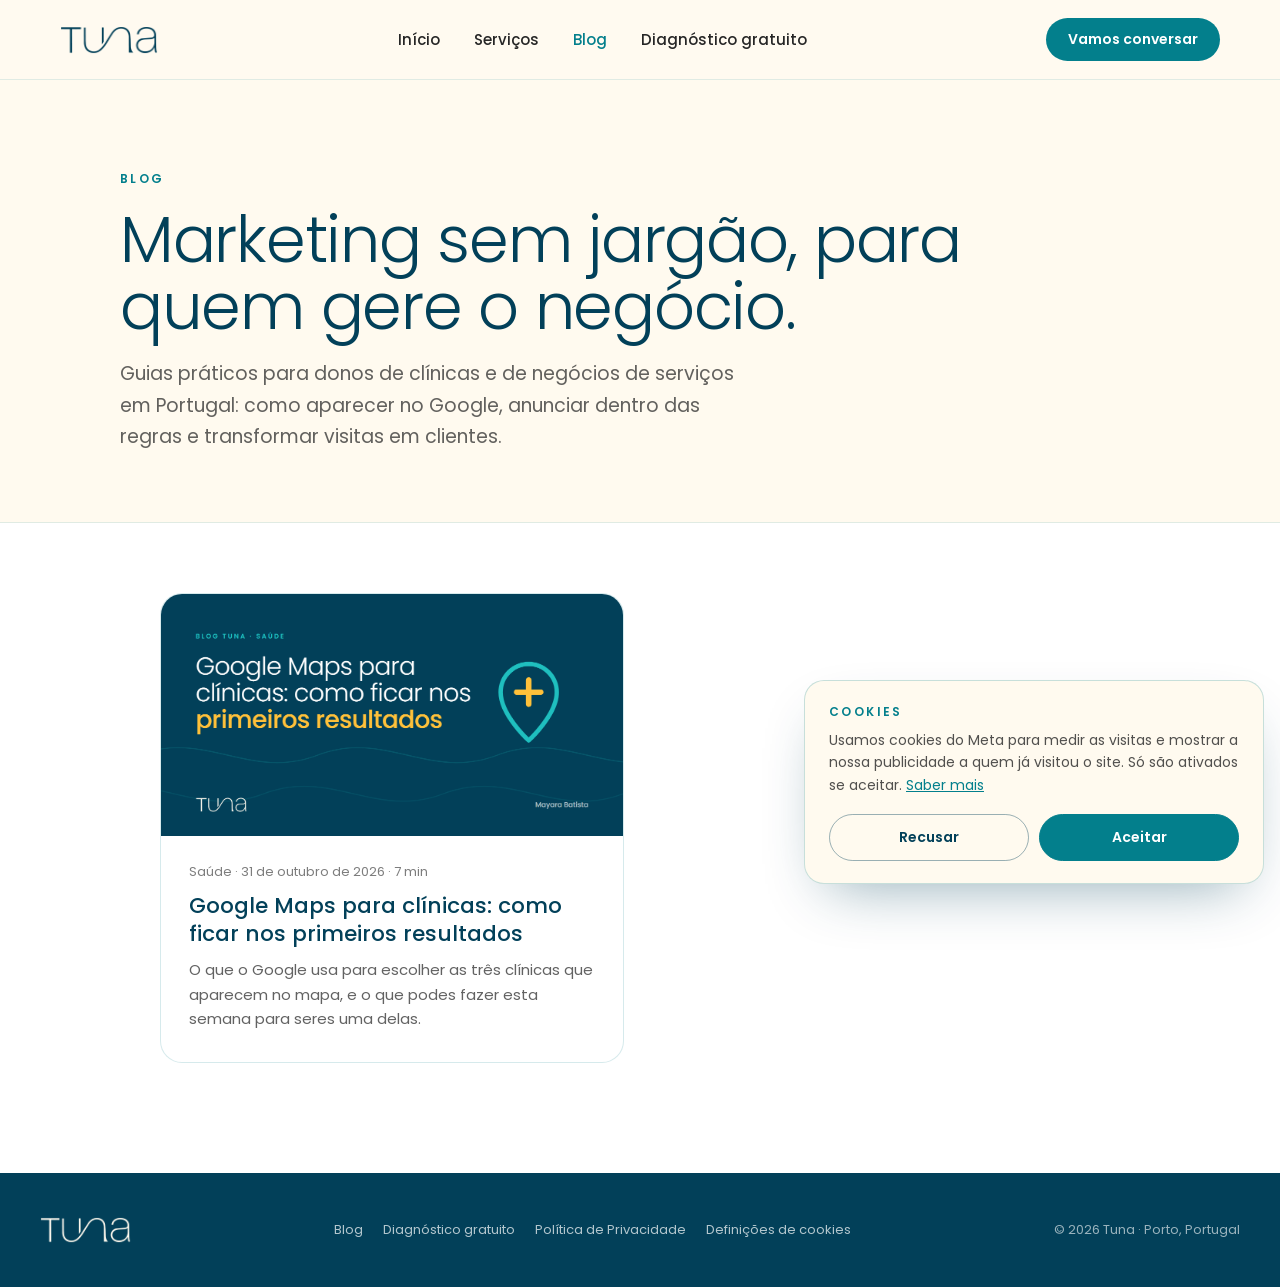
==== blog/index.html @ 09c3108e "Lança o blog com o artigo 1 (Google Maps para clínicas), mapa do site e robots.txt Pasta blog/ com m" ====
<!DOCTYPE html>
<html lang="pt">
<head>
<meta charset="utf-8">
<meta name="viewport" content="width=device-width, initial-scale=1">
<title>Blog da Tuna — Marketing para clínicas e negócios de serviços</title>
<meta name="description" content="Guias práticos de marketing para donos de clínicas e negócios de serviços em Portugal: Google, publicidade, avaliações e como transformar a presença online em clientes.">
<link rel="canonical" href="https://tunamarketing.pt/blog/">
<meta property="og:type" content="website">
<meta property="og:locale" content="pt_PT">
<meta property="og:site_name" content="Tuna — Agência de Marketing Digital">
<meta property="og:title" content="Blog da Tuna">
<meta property="og:description" content="Guias práticos de marketing para donos de clínicas e negócios de serviços em Portugal.">
<meta property="og:url" content="https://tunamarketing.pt/blog/">
<meta property="og:image" content="https://tunamarketing.pt/blog/google-maps-para-clinicas/capa.png">
<link rel="preconnect" href="https://fonts.googleapis.com">
<link rel="preconnect" href="https://fonts.gstatic.com" crossorigin>
<link href="https://fonts.googleapis.com/css2?family=Poppins:wght@300;400;500;600;700&display=swap" rel="stylesheet">
<link rel="stylesheet" href="/assets/blog.css">
</head>
<body>

<header class="site-header">
  <div class="header-inner">
    <a class="logo" href="/" aria-label="Tuna — início"><img src="/assets/tuna-logo-petroleo.png" alt="Tuna"></a>
    <nav class="nav">
      <a href="/">Início</a>
      <a href="/#servicos">Serviços</a>
      <a href="/blog/" aria-current="page">Blog</a>
      <a href="/diagnostico.html">Diagnóstico gratuito</a>
    </nav>
    <a class="btn-cta" href="https://wa.me/351935827977?text=Ol%C3%A1%20Tuna%21%20Vim%20atrav%C3%A9s%20do%20blog%20e%20gostava%20de%20mais%20informa%C3%A7%C3%B5es" target="_blank" rel="noopener">Vamos conversar</a>
  </div>
</header>

<main>
  <section class="blog-hero">
    <div class="inner">
      <div class="eyebrow">Blog</div>
      <h1>Marketing sem jargão, para quem gere o negócio.</h1>
      <p>Guias práticos para donos de clínicas e de negócios de serviços em Portugal: como aparecer no Google, anunciar dentro das regras e transformar visitas em clientes.</p>
    </div>
  </section>

  <section class="post-list">
    <!-- Artigos do mais recente para o mais antigo. Para acrescentar um, copiar o bloco <a class="post-card">. -->
    <a class="post-card" href="/blog/google-maps-para-clinicas/">
      <img src="/blog/google-maps-para-clinicas/capa.png" alt="" width="1200" height="627" loading="lazy">
      <div class="body">
        <div class="meta">Saúde · 31 de outubro de 2026 · 7 min</div>
        <h2>Google Maps para clínicas: como ficar nos primeiros resultados</h2>
        <p>O que o Google usa para escolher as três clínicas que aparecem no mapa, e o que podes fazer esta semana para seres uma delas.</p>
      </div>
    </a>
  </section>
</main>

<footer class="site-footer">
  <div class="inner">
    <a href="/"><img src="/assets/tuna-logo-creme.png" alt="Tuna"></a>
    <nav>
      <a href="/blog/">Blog</a>
      <a href="/diagnostico.html">Diagnóstico gratuito</a>
      <a href="/politica-de-privacidade.html">Política de Privacidade</a>
      <a href="#" data-cookie-settings>Definições de cookies</a>
    </nav>
    <span>&copy; 2026 Tuna · Porto, Portugal</span>
  </div>
</footer>

<script src="/assets/consent.js"></script>
</body>
</html>
---- assets/blog.css ----
/* Tuna — estilos do blog (lista e artigos). Paleta e tipografia do Manual de Marca. */
*{box-sizing:border-box;}
html{scroll-behavior:smooth;}
body{margin:0;font-family:'Poppins',sans-serif;color:#262626;background:#fff;overflow-x:clip;}
::selection{background:#037f8c;color:#fff;}
a{color:#037f8c;}
img{display:block;max-width:100%;height:auto;}

/* ---- Header ---- */
.site-header{position:sticky;top:0;z-index:50;background:rgba(255,250,239,.9);backdrop-filter:blur(14px);-webkit-backdrop-filter:blur(14px);border-bottom:1px solid rgba(3,127,140,.12);}
.header-inner{max-width:1240px;margin:0 auto;padding:18px 40px;display:flex;align-items:center;justify-content:space-between;gap:24px;}
.header-inner .logo img{height:28px;width:auto;}
.nav{display:flex;align-items:center;gap:34px;font-size:15px;font-weight:500;}
.nav a{color:#262626;text-decoration:none;transition:color .2s;}
.nav a:hover,.nav a[aria-current]{color:#037f8c;}
.btn-cta{background:#037f8c;color:#fff;padding:11px 22px;border-radius:999px;font-size:14px;font-weight:600;text-decoration:none;transition:background .25s;white-space:nowrap;}
.btn-cta:hover{background:#024059;}

/* ---- Lista de artigos ---- */
.blog-hero{background:#fffaef;padding:90px 40px 70px;border-bottom:1px solid rgba(3,127,140,.12);}
.blog-hero .inner{max-width:1040px;margin:0 auto;}
.eyebrow{font-size:12px;letter-spacing:.2em;text-transform:uppercase;font-weight:600;color:#037f8c;margin-bottom:18px;}
.blog-hero h1{font-weight:300;font-size:clamp(2.4rem,5vw,4rem);line-height:1.05;letter-spacing:-.02em;margin:0 0 18px;color:#024059;}
.blog-hero p{font-size:19px;line-height:1.65;color:rgba(38,38,38,.72);margin:0;max-width:40rem;}
.post-list{max-width:1040px;margin:0 auto;padding:70px 40px 110px;display:grid;grid-template-columns:repeat(2,1fr);gap:32px;}
.post-card{display:flex;flex-direction:column;border:1px solid rgba(3,127,140,.16);border-radius:22px;overflow:hidden;text-decoration:none;color:inherit;background:#fff;transition:transform .25s,box-shadow .25s;}
.post-card:hover{transform:translateY(-3px);box-shadow:0 26px 60px -32px rgba(3,127,140,.45);}
.post-card img{aspect-ratio:1200/627;object-fit:cover;width:100%;}
.post-card .body{padding:26px 28px 30px;}
.post-card .meta{font-size:13px;color:rgba(38,38,38,.6);margin-bottom:10px;}
.post-card h2{font-weight:500;font-size:1.35rem;line-height:1.3;margin:0 0 10px;color:#024059;}
.post-card p{margin:0;font-size:15px;line-height:1.65;color:rgba(38,38,38,.72);}

/* ---- Artigo ---- */
.article-head{background:#fffaef;padding:72px 40px 56px;}
.article-head .inner{max-width:760px;margin:0 auto;}
.crumbs{font-size:13px;color:rgba(38,38,38,.6);margin-bottom:26px;}
.crumbs a{color:rgba(38,38,38,.6);text-decoration:none;}
.crumbs a:hover{color:#037f8c;}
.article-head h1{font-weight:300;font-size:clamp(2.1rem,4.4vw,3.4rem);line-height:1.08;letter-spacing:-.02em;margin:0 0 22px;color:#024059;text-wrap:balance;}
.article-head .dek{font-size:19px;line-height:1.65;color:rgba(38,38,38,.75);margin:0 0 30px;}
.byline{display:flex;align-items:center;gap:14px;font-size:14px;color:rgba(38,38,38,.7);}
.byline img{width:46px;height:46px;border-radius:50%;object-fit:cover;object-position:center 20%;}
.byline strong{display:block;color:#024059;font-weight:600;font-size:15px;}
.cover{max-width:960px;margin:-1px auto 0;padding:0 40px;}
.cover img{border-radius:22px;width:100%;box-shadow:0 30px 70px -34px rgba(3,127,140,.45);}

.prose{max-width:760px;margin:0 auto;padding:56px 40px 40px;}
.prose p,.prose li{font-size:18px;line-height:1.8;color:rgba(38,38,38,.85);}
.prose p{margin:0 0 22px;}
.prose h2{font-weight:500;font-size:1.65rem;line-height:1.25;color:#024059;margin:52px 0 18px;letter-spacing:-.01em;}
.prose h3{font-weight:600;font-size:1.15rem;color:#024059;margin:34px 0 12px;}
.prose ul,.prose ol{padding-left:22px;margin:0 0 24px;}
.prose li{margin-bottom:10px;}
.prose strong{color:#262626;font-weight:600;}
.prose a{text-decoration:underline;text-underline-offset:3px;}
.toc{background:#fffaef;border:1px solid rgba(3,127,140,.16);border-radius:18px;padding:24px 28px;margin:0 0 40px;}
.toc .eyebrow{margin-bottom:12px;}
.toc ol{margin:0;padding-left:20px;}
.toc li{font-size:16px;margin-bottom:6px;}
.toc a{text-decoration:none;}
.note{border-left:3px solid #ffc13a;background:#fffaef;padding:20px 24px;border-radius:0 14px 14px 0;margin:30px 0;}
.note p{margin:0;font-size:17px;}
.draft-flag{background:#fff3cd;border:1px dashed #c99a00;color:#6b5200;padding:16px 20px;border-radius:12px;margin:30px 0;font-size:16px;line-height:1.6;}

.cta-box{max-width:760px;margin:20px auto 0;padding:0 40px;}
.cta-box .box{background:#024059;border-radius:24px;padding:40px 40px 42px;color:#fff;}
.cta-box h2{font-weight:300;font-size:1.9rem;line-height:1.2;margin:0 0 12px;color:#fff;}
.cta-box p{font-size:17px;line-height:1.65;color:rgba(255,255,255,.8);margin:0 0 26px;}
.btn-light{display:inline-block;background:#ffc13a;color:#262626;padding:15px 30px;border-radius:999px;font-size:15px;font-weight:600;text-decoration:none;transition:transform .25s;}
.btn-light:hover{transform:translateY(-2px);}

.author{max-width:760px;margin:0 auto;padding:48px 40px 100px;}
.author .card{display:flex;gap:22px;align-items:flex-start;border-top:1px solid rgba(3,127,140,.18);padding-top:32px;}
.author img{width:76px;height:76px;border-radius:50%;object-fit:cover;object-position:center 20%;flex:none;}
.author .name{font-weight:600;color:#024059;font-size:17px;margin-bottom:6px;}
.author p{margin:0;font-size:15px;line-height:1.7;color:rgba(38,38,38,.75);}

/* ---- Footer ---- */
.site-footer{background:#024059;padding:44px 40px;color:rgba(255,255,255,.6);font-size:13px;}
.site-footer .inner{max-width:1240px;margin:0 auto;display:flex;justify-content:space-between;align-items:center;gap:20px;flex-wrap:wrap;}
.site-footer img{height:26px;width:auto;}
.site-footer nav{display:flex;gap:20px;flex-wrap:wrap;}
.site-footer a{color:rgba(255,255,255,.7);text-decoration:none;}
.site-footer a:hover{color:#fff;}

@media (max-width:900px){
  .header-inner{padding:16px 22px;}
  .nav{display:none;}
  .blog-hero{padding:64px 22px 48px;}
  .post-list{grid-template-columns:1fr;padding:44px 22px 80px;gap:24px;}
  .article-head{padding:48px 22px 40px;}
  .cover{padding:0 22px;}
  .prose{padding:40px 22px 30px;}
  .prose p,.prose li{font-size:17px;}
  .cta-box{padding:0 22px;}
  .cta-box .box{padding:30px 26px;}
  .author{padding:40px 22px 80px;}
  .site-footer{padding:36px 22px;}
}
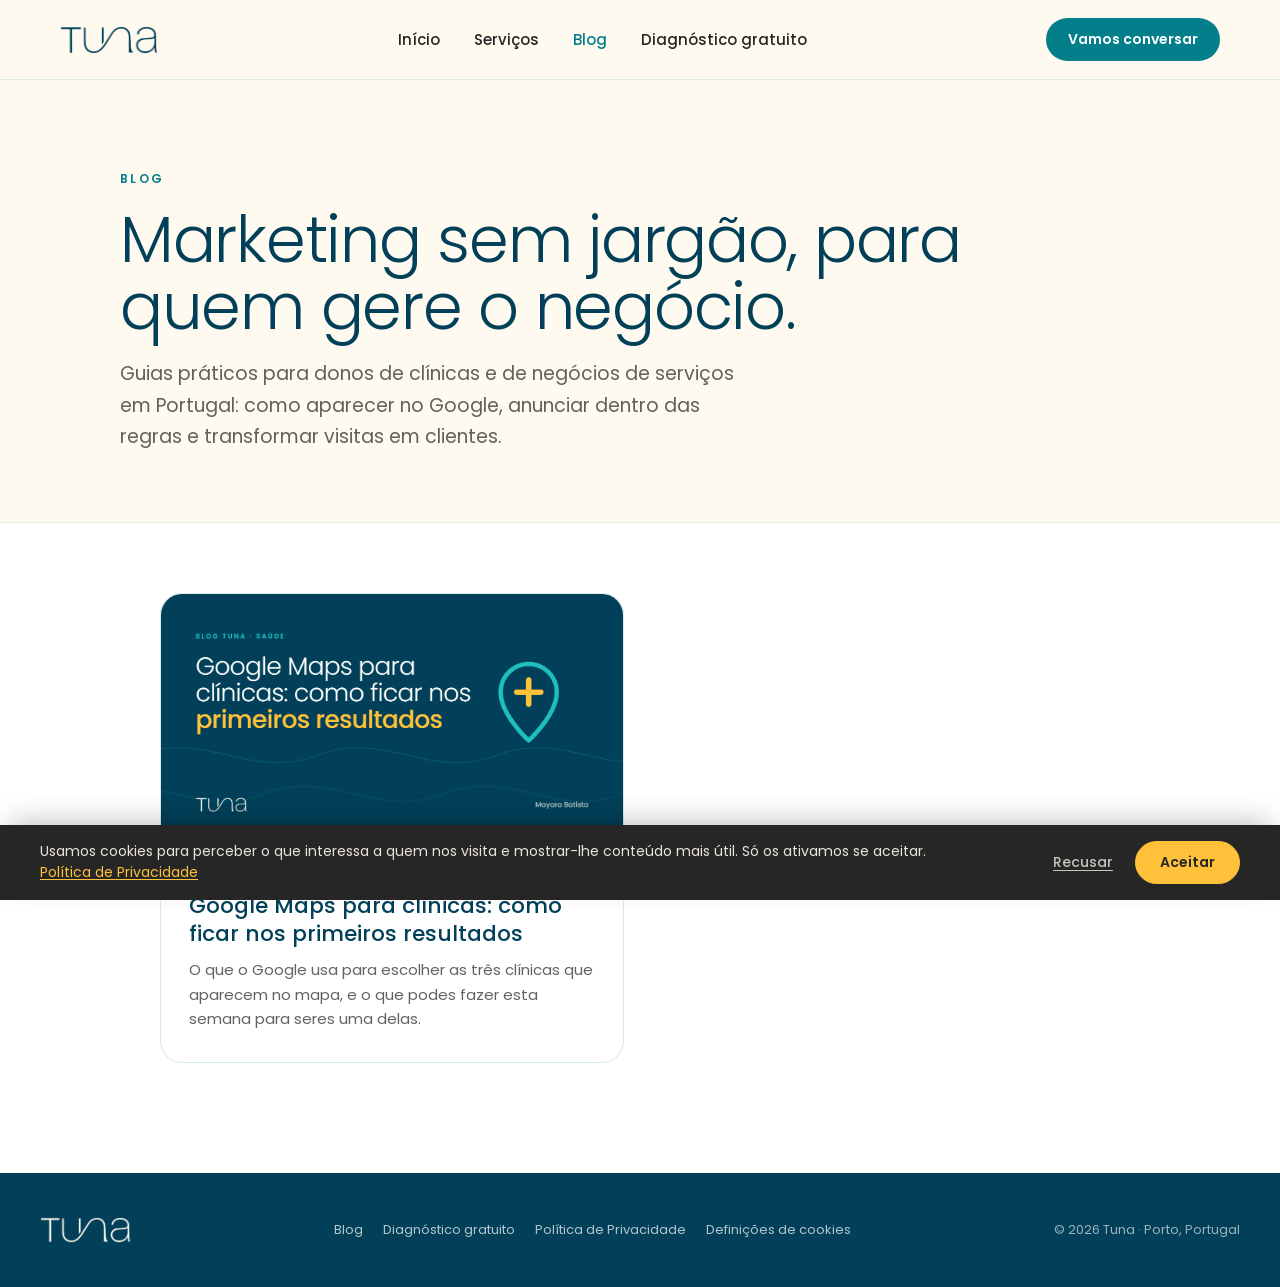
==== commit 8c675a22: "Barra de cookies nova, ícone da Tuna no separador e títulos sem travessão - Banner de cookies passa " ====
--- a/blog/index.html
+++ b/blog/index.html
@@ -3,12 +3,15 @@
 <head>
 <meta charset="utf-8">
 <meta name="viewport" content="width=device-width, initial-scale=1">
-<title>Blog da Tuna — Marketing para clínicas e negócios de serviços</title>
+<title>Blog da Tuna | Marketing para clínicas e negócios de serviços</title>
+<link rel="icon" href="/favicon.ico" sizes="any">
+<link rel="icon" type="image/png" sizes="32x32" href="/assets/favicon-32.png">
+<link rel="apple-touch-icon" href="/assets/apple-touch-icon.png">
 <meta name="description" content="Guias práticos de marketing para donos de clínicas e negócios de serviços em Portugal: Google, publicidade, avaliações e como transformar a presença online em clientes.">
 <link rel="canonical" href="https://tunamarketing.pt/blog/">
 <meta property="og:type" content="website">
 <meta property="og:locale" content="pt_PT">
-<meta property="og:site_name" content="Tuna — Agência de Marketing Digital">
+<meta property="og:site_name" content="Tuna | Agência de Marketing Digital">
 <meta property="og:title" content="Blog da Tuna">
 <meta property="og:description" content="Guias práticos de marketing para donos de clínicas e negócios de serviços em Portugal.">
 <meta property="og:url" content="https://tunamarketing.pt/blog/">
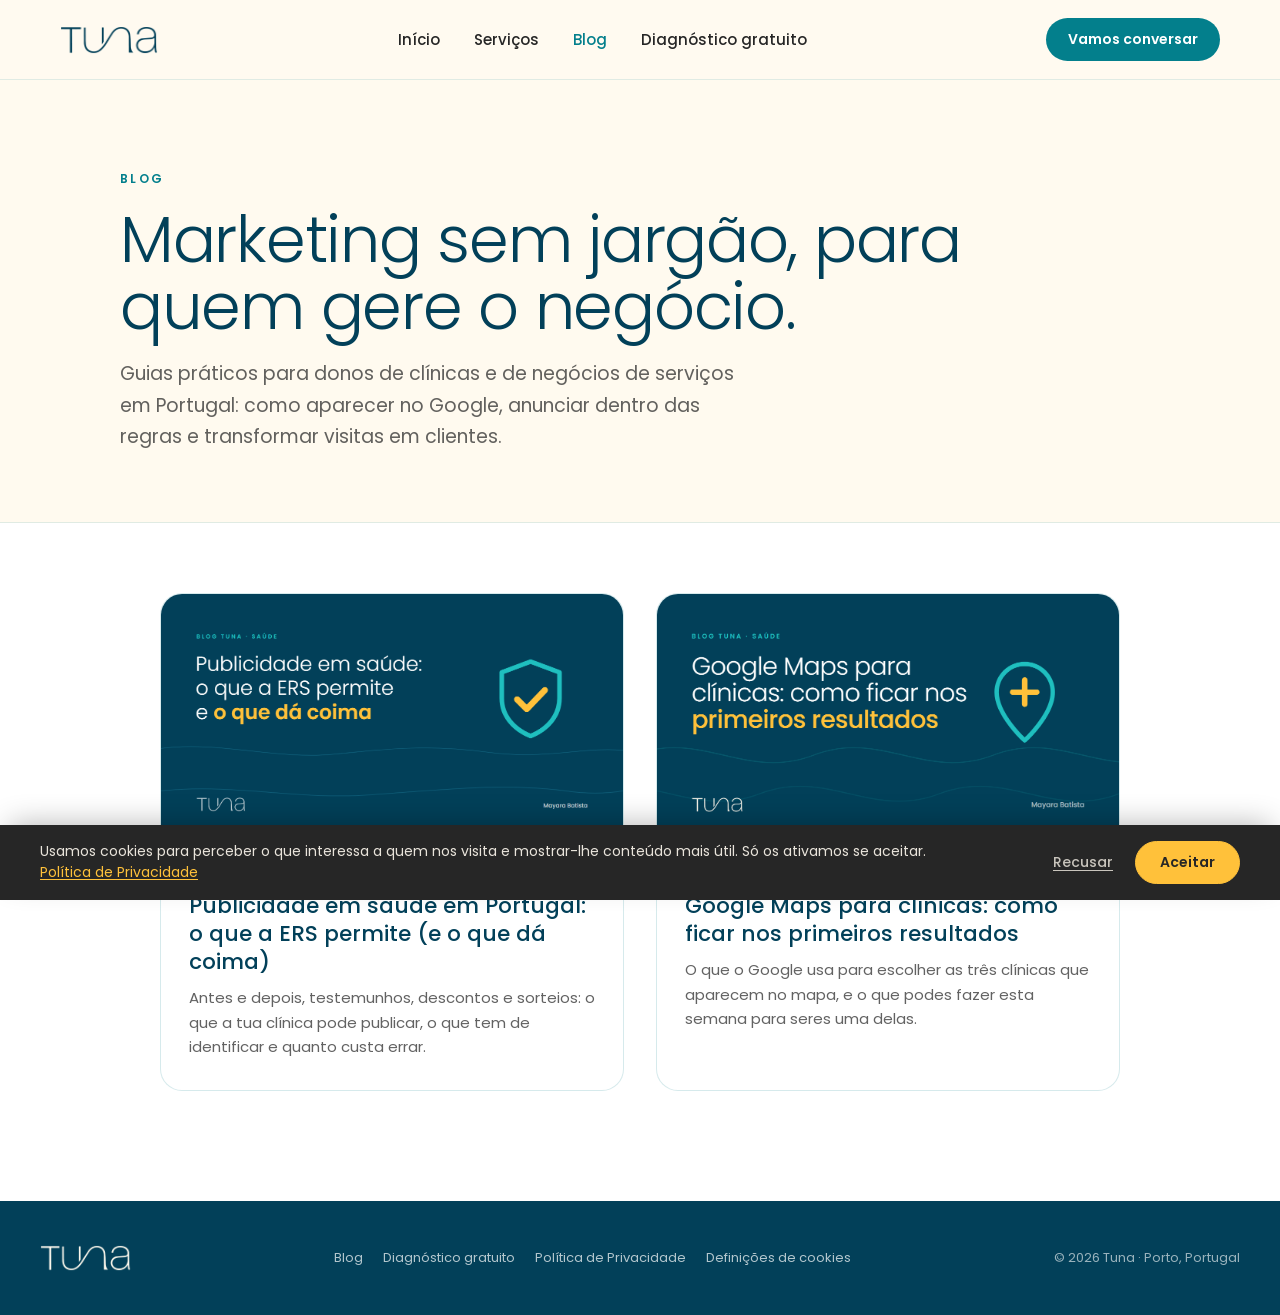
==== commit 58c041b5: "Publica o artigo 2 do blog (publicidade em saúde e a ERS) Página nova com capa, cartão na lista do b" ====
--- a/blog/index.html
+++ b/blog/index.html
@@ -47,6 +47,14 @@
 
   <section class="post-list">
     <!-- Artigos do mais recente para o mais antigo. Para acrescentar um, copiar o bloco <a class="post-card">. -->
+    <a class="post-card" href="/blog/publicidade-em-saude-ers/">
+      <img src="/blog/publicidade-em-saude-ers/capa.png" alt="" width="1200" height="627" loading="lazy">
+      <div class="body">
+        <div class="meta">Saúde · 9 de novembro de 2026 · 7 min</div>
+        <h2>Publicidade em saúde em Portugal: o que a ERS permite (e o que dá coima)</h2>
+        <p>Antes e depois, testemunhos, descontos e sorteios: o que a tua clínica pode publicar, o que tem de identificar e quanto custa errar.</p>
+      </div>
+    </a>
     <a class="post-card" href="/blog/google-maps-para-clinicas/">
       <img src="/blog/google-maps-para-clinicas/capa.png" alt="" width="1200" height="627" loading="lazy">
       <div class="body">
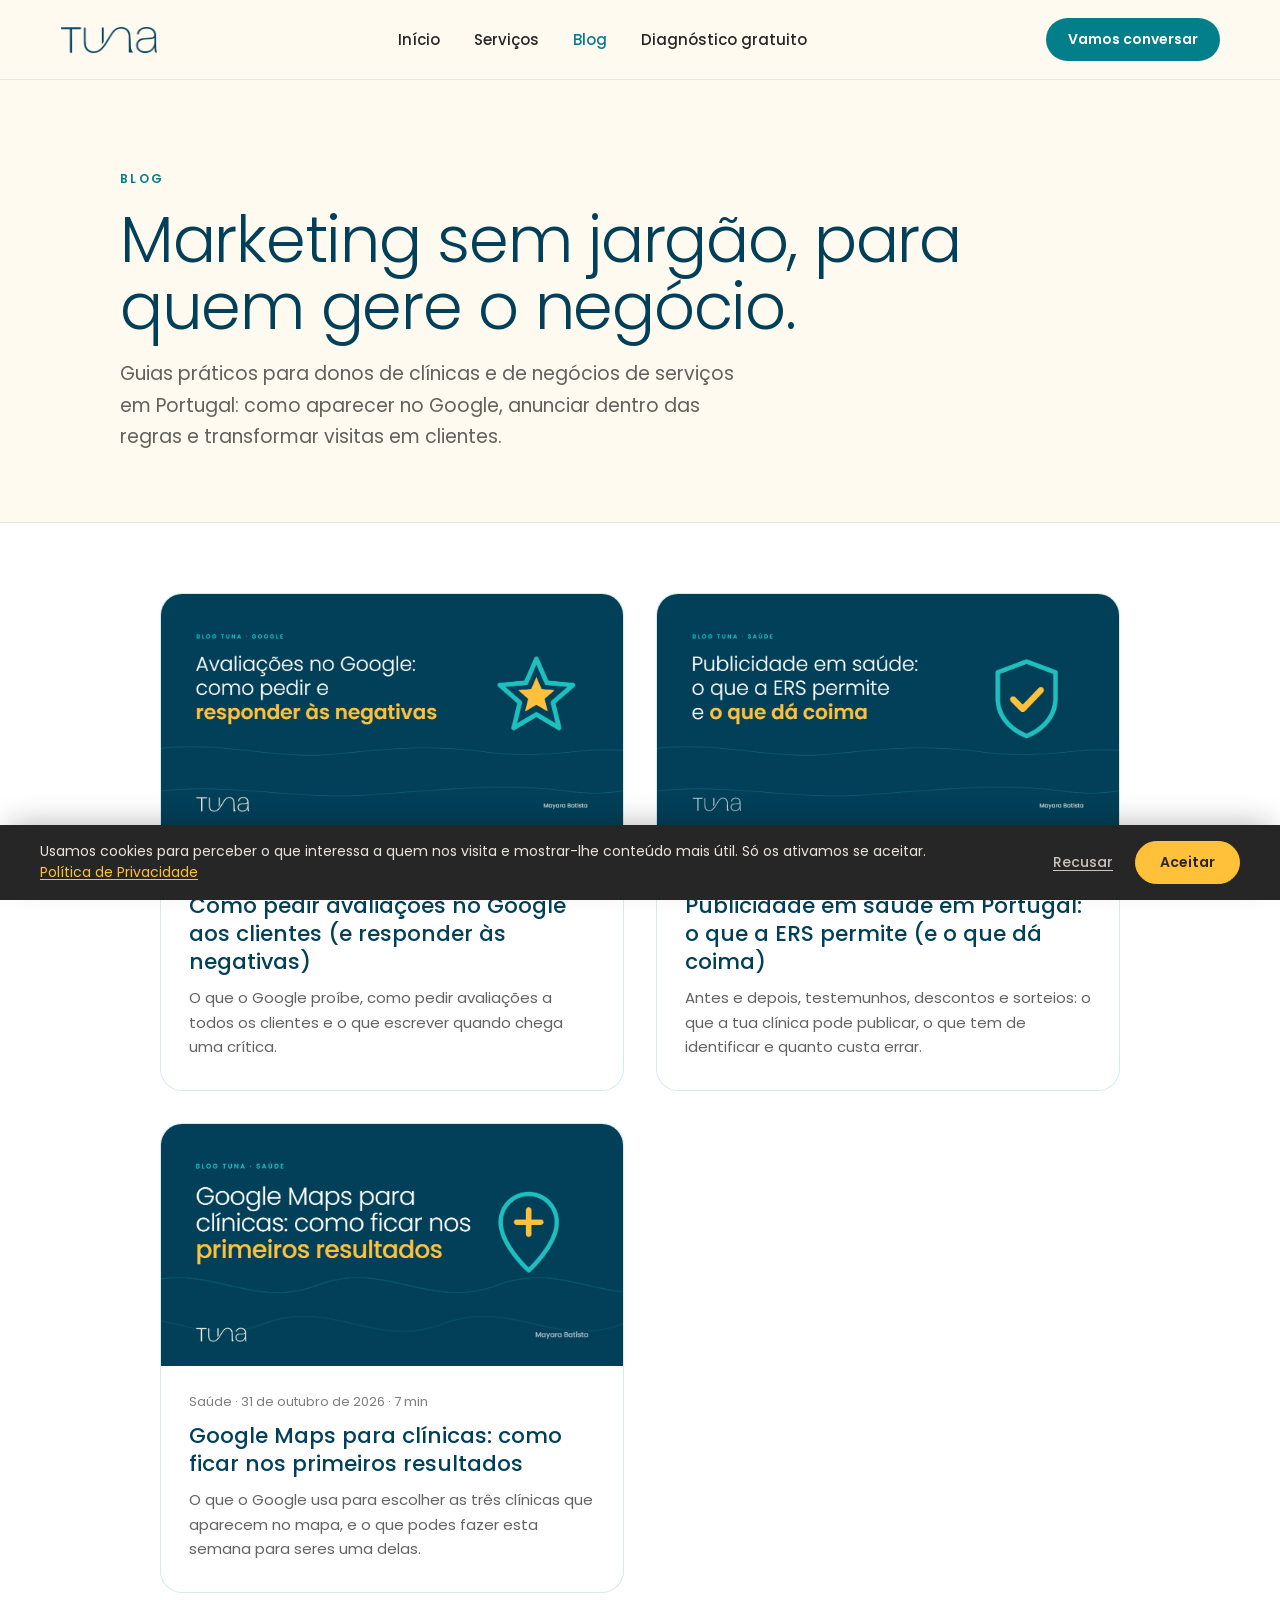
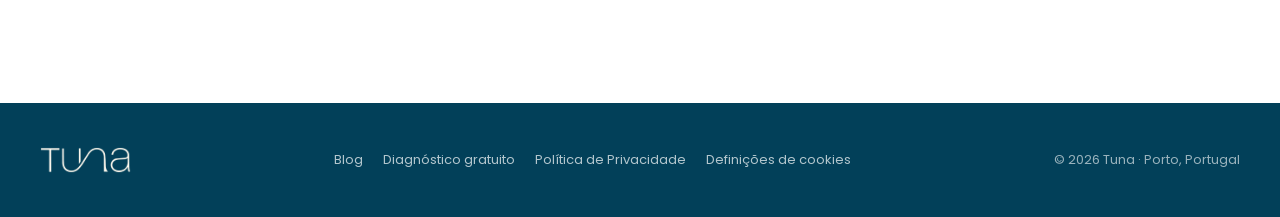
==== commit 70237e6b: "Publica o artigo 3 do blog (avaliações no Google) Artigo novo em /blog/avaliacoes-no-google/ com cap" ====
--- a/blog/index.html
+++ b/blog/index.html
@@ -47,6 +47,14 @@
 
   <section class="post-list">
     <!-- Artigos do mais recente para o mais antigo. Para acrescentar um, copiar o bloco <a class="post-card">. -->
+    <a class="post-card" href="/blog/avaliacoes-no-google/">
+      <img src="/blog/avaliacoes-no-google/capa.png" alt="" width="1200" height="627" loading="lazy">
+      <div class="body">
+        <div class="meta">Google · 17 de novembro de 2026 · 7 min</div>
+        <h2>Como pedir avaliações no Google aos clientes (e responder às negativas)</h2>
+        <p>O que o Google proíbe, como pedir avaliações a todos os clientes e o que escrever quando chega uma crítica.</p>
+      </div>
+    </a>
     <a class="post-card" href="/blog/publicidade-em-saude-ers/">
       <img src="/blog/publicidade-em-saude-ers/capa.png" alt="" width="1200" height="627" loading="lazy">
       <div class="body">
--- a/assets/blog.css
+++ b/assets/blog.css
@@ -37,7 +37,7 @@
 .crumbs{font-size:13px;color:rgba(38,38,38,.6);margin-bottom:26px;}
 .crumbs a{color:rgba(38,38,38,.6);text-decoration:none;}
 .crumbs a:hover{color:#037f8c;}
-.article-head h1{font-weight:300;font-size:clamp(2.1rem,4.4vw,3.4rem);line-height:1.08;letter-spacing:-.02em;margin:0 0 22px;color:#024059;text-wrap:balance;}
+.article-head h1{font-weight:300;font-size:clamp(2.1rem,4.4vw,3.4rem);line-height:1.18;letter-spacing:-.02em;margin:0 0 22px;color:#024059;text-wrap:balance;}
 .article-head .dek{font-size:19px;line-height:1.65;color:rgba(38,38,38,.75);margin:0 0 30px;}
 .byline{display:flex;align-items:center;gap:14px;font-size:14px;color:rgba(38,38,38,.7);}
 .byline img{width:46px;height:46px;border-radius:50%;object-fit:cover;object-position:center 20%;}
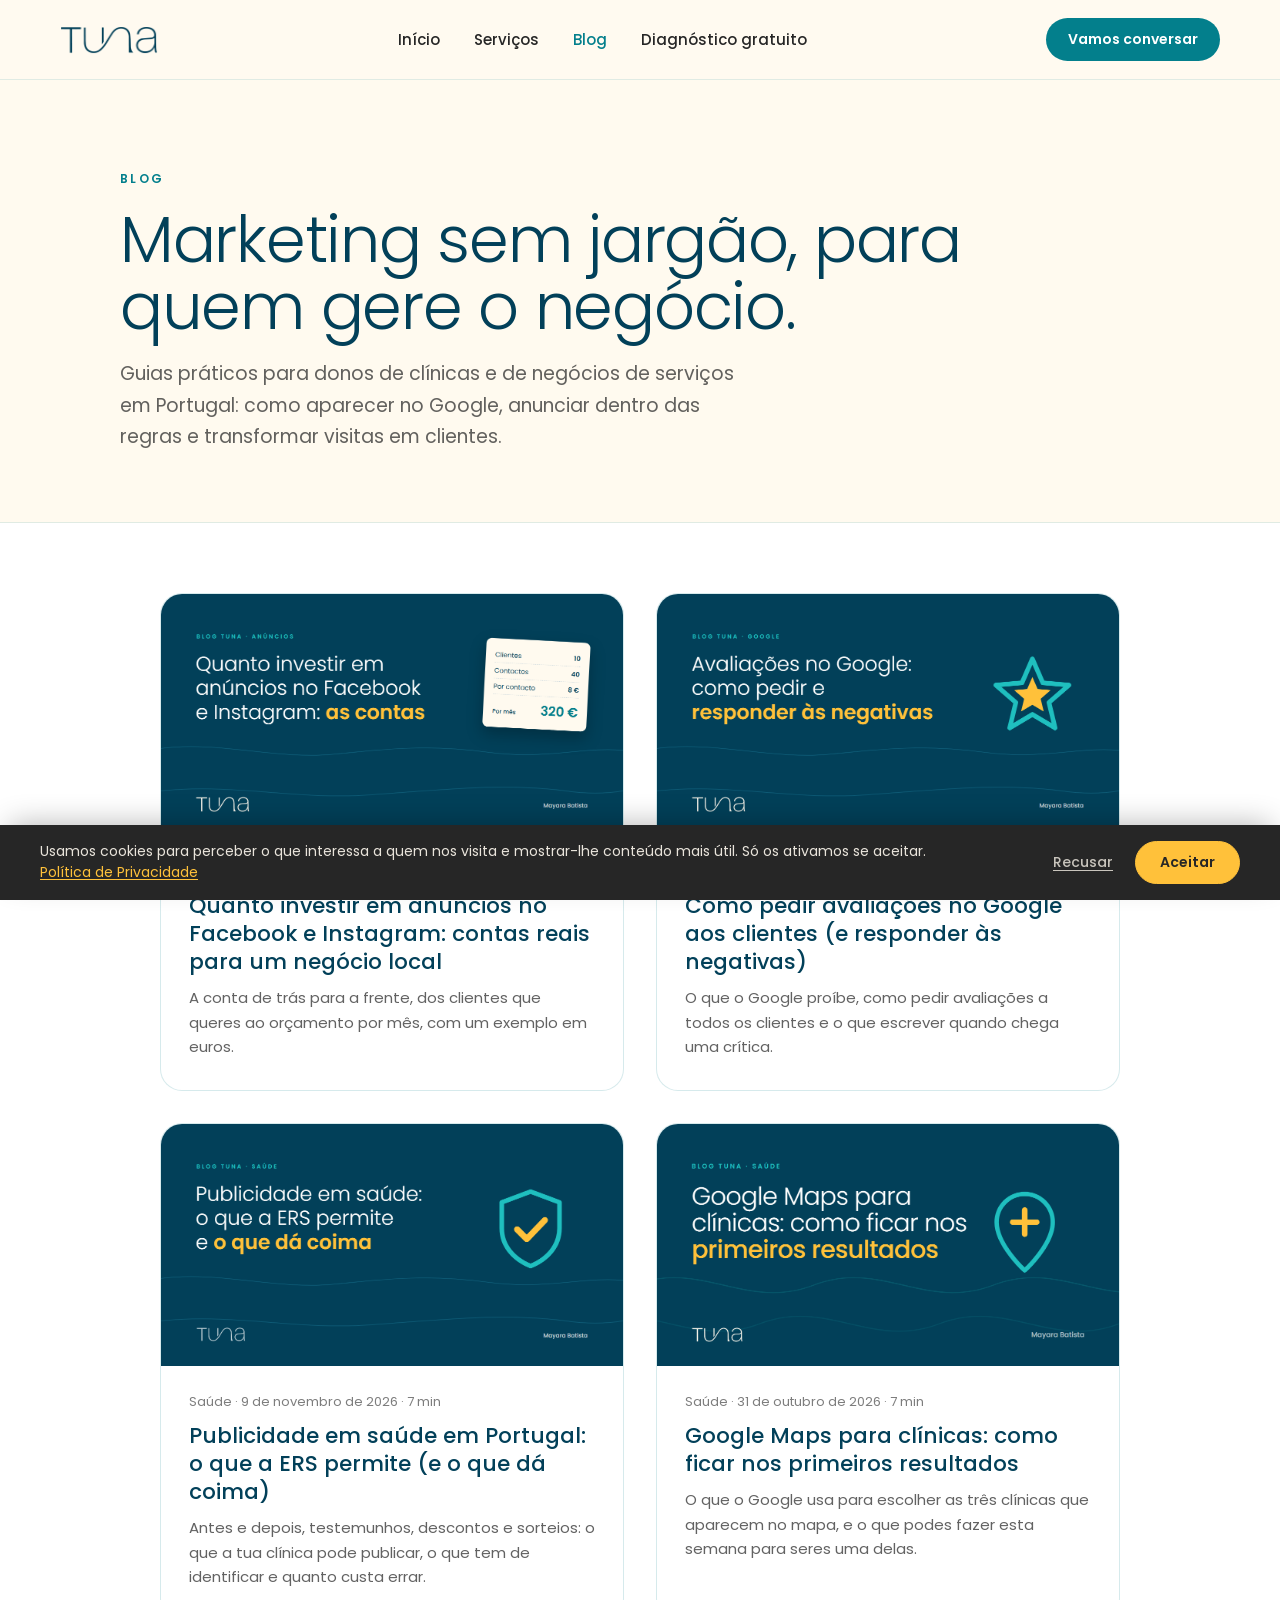
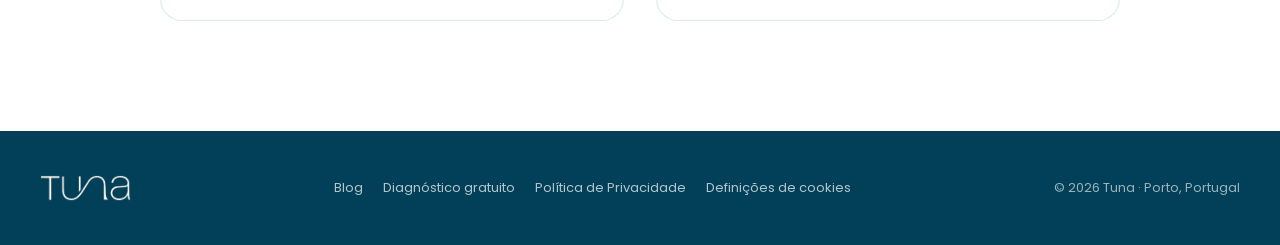
==== commit 03ea90c2: "Publica o artigo 4 do blog (quanto investir em anúncios) Co-Authored-By: Claude Opus 5.5 <noreply@an" ====
--- a/blog/index.html
+++ b/blog/index.html
@@ -47,6 +47,14 @@
 
   <section class="post-list">
     <!-- Artigos do mais recente para o mais antigo. Para acrescentar um, copiar o bloco <a class="post-card">. -->
+    <a class="post-card" href="/blog/quanto-investir-em-anuncios/">
+      <img src="/blog/quanto-investir-em-anuncios/capa.png" alt="" width="1200" height="627" loading="lazy">
+      <div class="body">
+        <div class="meta">Anúncios · 23 de novembro de 2026 · 8 min</div>
+        <h2>Quanto investir em anúncios no Facebook e Instagram: contas reais para um negócio local</h2>
+        <p>A conta de trás para a frente, dos clientes que queres ao orçamento por mês, com um exemplo em euros.</p>
+      </div>
+    </a>
     <a class="post-card" href="/blog/avaliacoes-no-google/">
       <img src="/blog/avaliacoes-no-google/capa.png" alt="" width="1200" height="627" loading="lazy">
       <div class="body">
